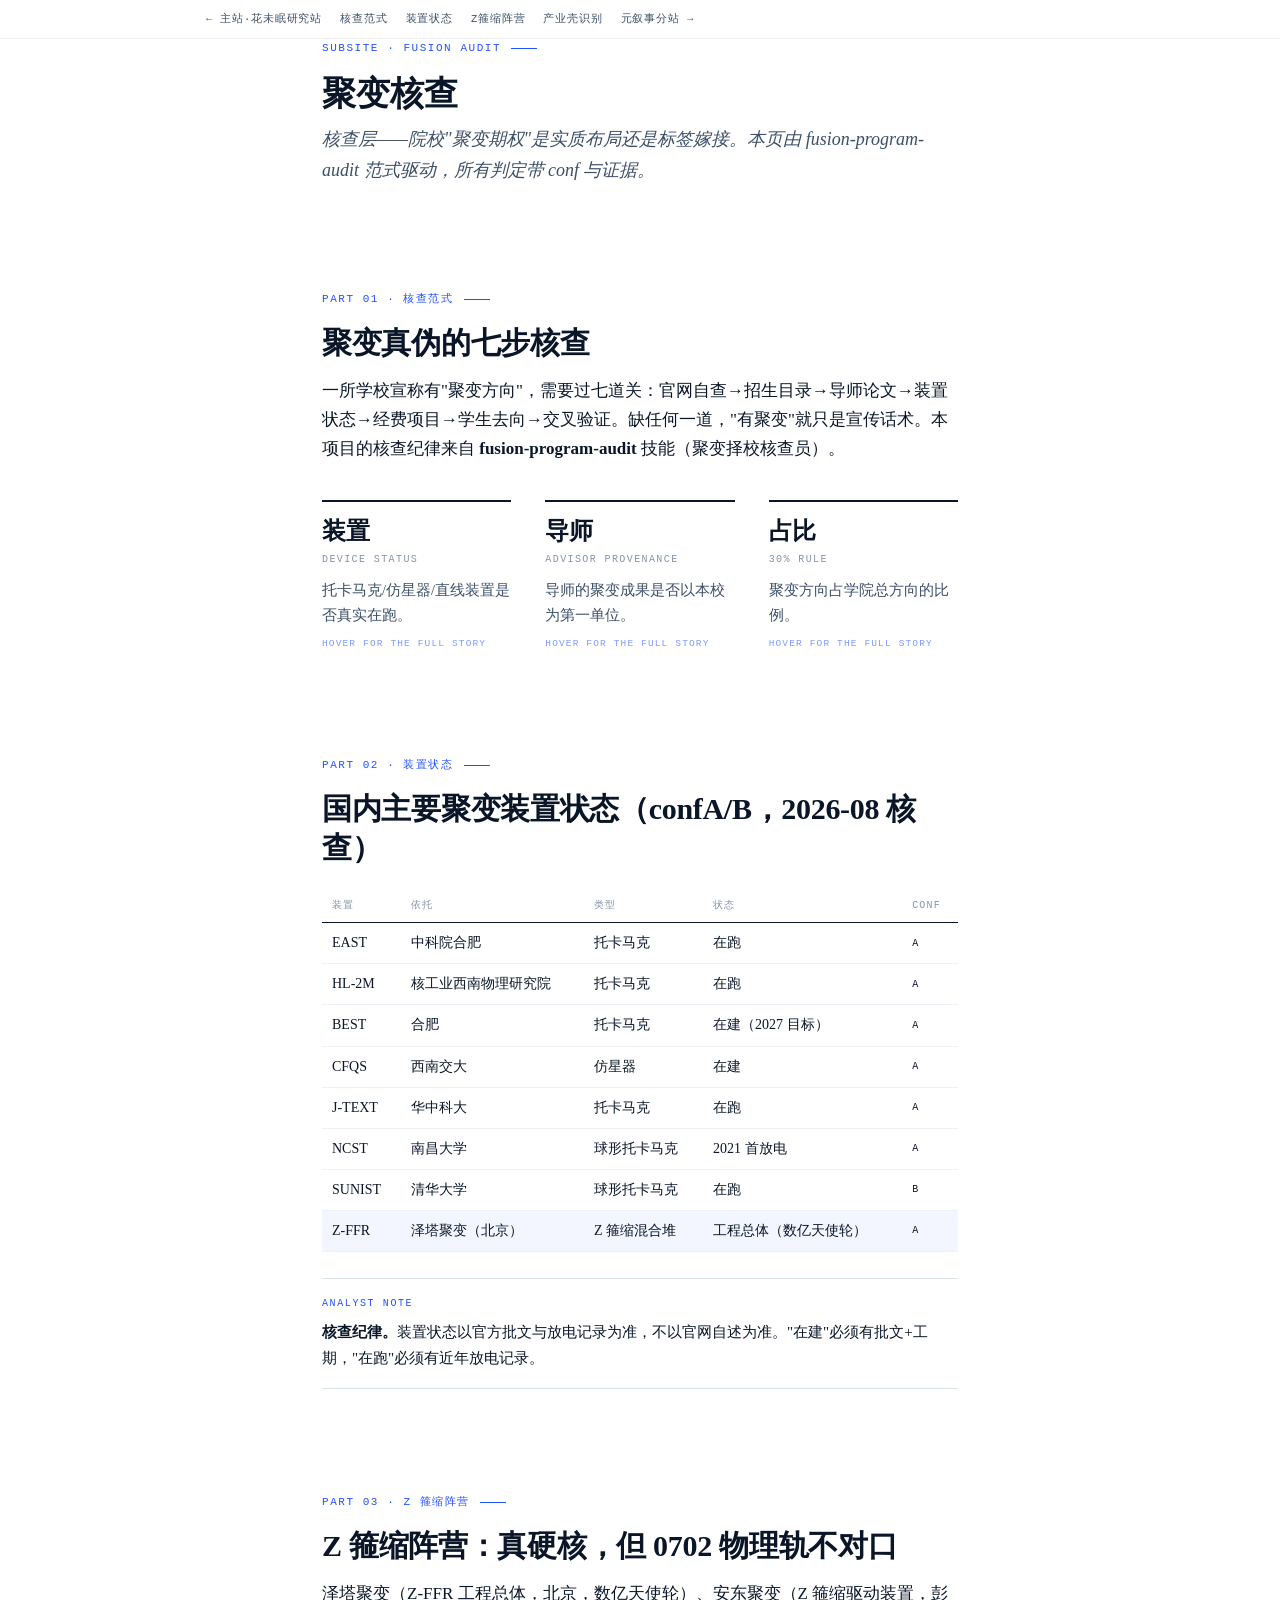
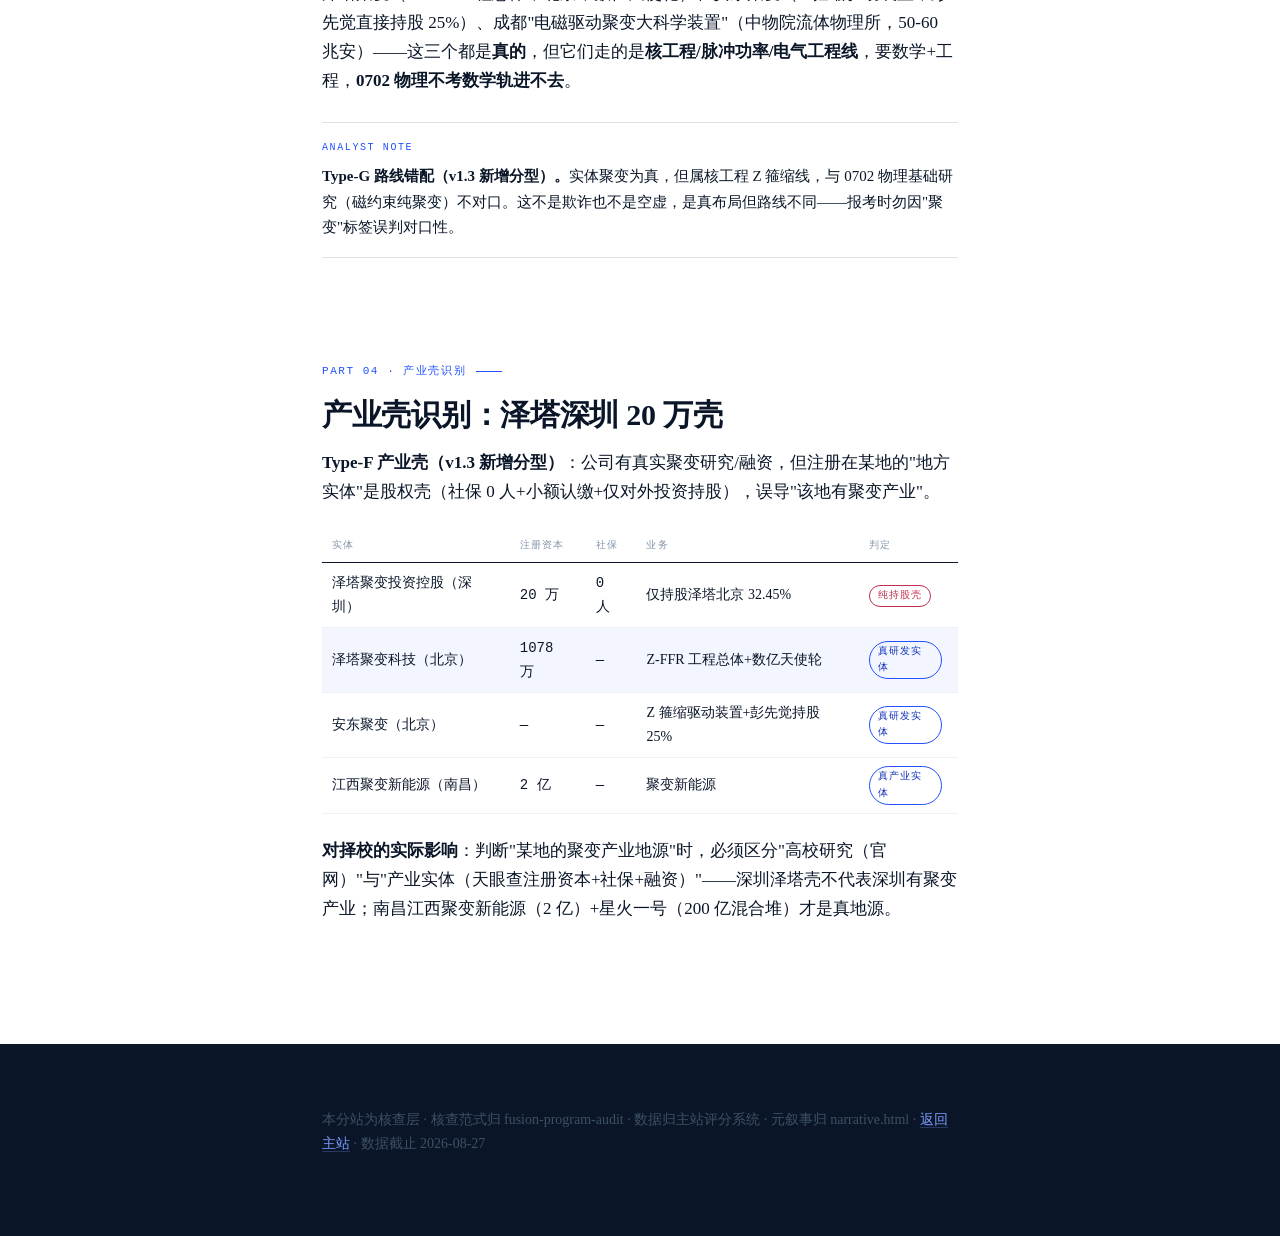
==== site/fusion.html @ ef1fc8e7 "site: 新增聚变核查分站+元叙事分站(权责三层划分)" ====
<!DOCTYPE html>
<html lang="zh-CN">
<head>
<meta charset="UTF-8">
<meta name="viewport" content="width=device-width, initial-scale=1.0">
<title>聚变核查 · 海平面下的花未眠（分站）</title>
<meta name="description" content="院校聚变/等离子体方向真伪核查——聚变期权真伪、托卡马克/仿星器装置状态、Z箍缩阵营、产业壳识别。">
<link rel="stylesheet" href="style.css">
<link rel="icon" href="data:image/svg+xml,<svg xmlns='http://www.w3.org/2000/svg' viewBox='0 0 100 100'><text y='.9em' font-size='90'>⚛</text></svg>">
</head>
<body>

<nav id="toc"><div class="t-in">
  <a href="index.html">← 主站·花未眠研究站</a><a href="#f1">核查范式</a><a href="#f2">装置状态</a>
  <a href="#f3">Z箍缩阵营</a><a href="#f4">产业壳识别</a><a href="narrative.html">元叙事分站 →</a>
</div></nav>

<header class="sub-hero">
  <div class="prose">
    <p class="sec-no">SUBSITE · FUSION AUDIT</p>
    <h1>聚变核查</h1>
    <p class="dek">核查层——院校"聚变期权"是实质布局还是标签嫁接。本页由 fusion-program-audit 范式驱动，所有判定带 conf 与证据。</p>
  </div>
</header>

<main>
<section class="sec" id="f1"><div class="prose">
  <p class="sec-no">PART 01 · 核查范式</p>
  <h2>聚变真伪的七步核查</h2>
  <p class="body">一所学校宣称有"聚变方向"，需要过七道关：官网自查→招生目录→导师论文→装置状态→经费项目→学生去向→交叉验证。缺任何一道，"有聚变"就只是宣传话术。本项目的核查纪律来自 <b>fusion-program-audit</b> 技能（聚变择校核查员）。</p>
  <div class="term-mag">
    <article class="term" tabindex="0">
      <h3 class="t-abbr">装置</h3>
      <p class="t-full">DEVICE STATUS</p>
      <p class="t-gist">托卡马克/仿星器/直线装置是否真实在跑。</p>
      <div class="t-more"><p>四分类：在跑（有近年放电记录）/在建（有批文有工期）/烂尾（停工超期）/纸面（只有规划）。EAST/HL-2M/BEST 在跑，NCST 2021 首放电，CFQS 在建，J-TEXT 在跑。</p></div>
      <p class="t-hint">HOVER FOR THE FULL STORY</p>
    </article>
    <article class="term" tabindex="0">
      <h3 class="t-abbr">导师</h3>
      <p class="t-full">ADVISOR PROVENANCE</p>
      <p class="t-gist">导师的聚变成果是否以本校为第一单位。</p>
      <div class="t-more"><p>"历史成果陷阱"：顶刊论文多为入职前（中物院/西物院期间）产出。报考前须核实现任职期间以该校为第一单位的产出。</p></div>
      <p class="t-hint">HOVER FOR THE FULL STORY</p>
    </article>
    <article class="term" tabindex="0">
      <h3 class="t-abbr">占比</h3>
      <p class="t-full">30% RULE</p>
      <p class="t-gist">聚变方向占学院总方向的比例。</p>
      <div class="t-more"><p>占比 &lt;30% = 标签型（聚变只是招牌，主赛道是材料/光学）。南昌大学物理四方向含等离子体（NCST 球形托卡马克），但硕士招考口径下等离子体名额极少，主赛道仍为材料/光学。</p></div>
      <p class="t-hint">HOVER FOR THE FULL STORY</p>
    </article>
  </div>
</div></section>

<section class="sec" id="f2"><div class="prose">
  <p class="sec-no">PART 02 · 装置状态</p>
  <h2>国内主要聚变装置状态（confA/B，2026-08 核查）</h2>
  <table class="dt">
    <thead><tr><th>装置</th><th>依托</th><th>类型</th><th>状态</th><th>conf</th></tr></thead>
    <tbody>
      <tr><td>EAST</td><td>中科院合肥</td><td>托卡马克</td><td>在跑</td><td class="conf">A</td></tr>
      <tr><td>HL-2M</td><td>核工业西南物理研究院</td><td>托卡马克</td><td>在跑</td><td class="conf">A</td></tr>
      <tr><td>BEST</td><td>合肥</td><td>托卡马克</td><td>在建（2027 目标）</td><td class="conf">A</td></tr>
      <tr><td>CFQS</td><td>西南交大</td><td>仿星器</td><td>在建</td><td class="conf">A</td></tr>
      <tr><td>J-TEXT</td><td>华中科大</td><td>托卡马克</td><td>在跑</td><td class="conf">A</td></tr>
      <tr><td>NCST</td><td>南昌大学</td><td>球形托卡马克</td><td>2021 首放电</td><td class="conf">A</td></tr>
      <tr><td>SUNIST</td><td>清华大学</td><td>球形托卡马克</td><td>在跑</td><td class="conf">B</td></tr>
      <tr class="hl"><td>Z-FFR</td><td>泽塔聚变（北京）</td><td>Z 箍缩混合堆</td><td>工程总体（数亿天使轮）</td><td class="conf">A</td></tr>
    </tbody>
  </table>
  <div class="note-box"><p><b>核查纪律。</b>装置状态以官方批文与放电记录为准，不以官网自述为准。"在建"必须有批文+工期，"在跑"必须有近年放电记录。</p></div>
</div></section>

<section class="sec" id="f3"><div class="prose">
  <p class="sec-no">PART 03 · Z 箍缩阵营</p>
  <h2>Z 箍缩阵营：真硬核，但 0702 物理轨不对口</h2>
  <p class="body">泽塔聚变（Z-FFR 工程总体，北京，数亿天使轮）、安东聚变（Z 箍缩驱动装置，彭先觉直接持股 25%）、成都"电磁驱动聚变大科学装置"（中物院流体物理所，50-60 兆安）——这三个都是<b>真的</b>，但它们走的是<b>核工程/脉冲功率/电气工程线</b>，要数学+工程，<b>0702 物理不考数学轨进不去</b>。</p>
  <div class="note-box"><p><b>Type-G 路线错配（v1.3 新增分型）。</b>实体聚变为真，但属核工程 Z 箍缩线，与 0702 物理基础研究（磁约束纯聚变）不对口。这不是欺诈也不是空虚，是真布局但路线不同——报考时勿因"聚变"标签误判对口性。</p></div>
</div></section>

<section class="sec" id="f4"><div class="prose">
  <p class="sec-no">PART 04 · 产业壳识别</p>
  <h2>产业壳识别：泽塔深圳 20 万壳</h2>
  <p class="body"><b>Type-F 产业壳（v1.3 新增分型）</b>：公司有真实聚变研究/融资，但注册在某地的"地方实体"是股权壳（社保 0 人+小额认缴+仅对外投资持股），误导"该地有聚变产业"。</p>
  <table class="dt">
    <thead><tr><th>实体</th><th>注册资本</th><th>社保</th><th>业务</th><th>判定</th></tr></thead>
    <tbody>
      <tr><td>泽塔聚变投资控股（深圳）</td><td class="num">20 万</td><td class="num">0 人</td><td>仅持股泽塔北京 32.45%</td><td><span class="badge gamma">纯持股壳</span></td></tr>
      <tr class="hl"><td>泽塔聚变科技（北京）</td><td class="num">1078 万</td><td class="num">—</td><td>Z-FFR 工程总体+数亿天使轮</td><td><span class="badge beta">真研发实体</span></td></tr>
      <tr><td>安东聚变（北京）</td><td class="num">—</td><td class="num">—</td><td>Z 箍缩驱动装置+彭先觉持股 25%</td><td><span class="badge beta">真研发实体</span></td></tr>
      <tr><td>江西聚变新能源（南昌）</td><td class="num">2 亿</td><td class="num">—</td><td>聚变新能源</td><td><span class="badge beta">真产业实体</span></td></tr>
    </tbody>
  </table>
  <p class="body"><b>对择校的实际影响</b>：判断"某地的聚变产业地源"时，必须区分"高校研究（官网）"与"产业实体（天眼查注册资本+社保+融资）"——深圳泽塔壳不代表深圳有聚变产业；南昌江西聚变新能源（2 亿）+星火一号（200 亿混合堆）才是真地源。</p>
</div></section>
</main>

<footer><div class="prose">
  <p class="small">本分站为核查层 · 核查范式归 fusion-program-audit · 数据归主站评分系统 · 元叙事归 narrative.html · <a href="index.html">返回主站</a> · 数据截止 2026-08-27</p>
</div></footer>
<script src="charts.js" defer></script>
</body>
</html>
---- site/style.css ----
/* 登月者的花未眠 · 海平面下的花未眠 — 月海夜色主题 */
:root{
  --paper:#ffffff; --paper-hi:#f5f7fb;
  --ink:#0a1628; --ink-md:#3d4f66; --ink-lo:#8494a8;
  --line:#dbe2ea; --line-lo:#edf1f7;
  --blue:#2251ff; --blue-deep:#1233b8; --blue-soft:#7d9bff;
  --neg:#c22f4e; --gold:#d4b06a; --gold-deep:#b07a10;
  --night:#0a1628; --night-2:#12244a; --night-3:#1b3a6b;
  --serif:"et-book","Source Han Serif SC","Noto Serif CJK SC",Palatino,Georgia,"Songti SC",serif;
  --mono:"SF Mono",Menlo,Consolas,"Liberation Mono",monospace;
}
*{margin:0;padding:0;box-sizing:border-box}
html{scroll-behavior:smooth}
body{font-family:var(--serif);color:var(--ink);background:var(--paper);font-size:17px;line-height:1.72;-webkit-font-smoothing:antialiased}
::selection{background:#2251ff22}
h1,h2,h3{font-weight:700;line-height:1.3}
a{color:var(--blue-deep);text-decoration:none;border-bottom:1px solid #2251ff33}
a:hover{border-bottom-color:var(--blue)}
.prose{max-width:692px;margin:0 auto;padding:0 28px}
.wide{max-width:800px;margin:0 auto;padding:0 28px}
.wide.xl{max-width:924px}
.kicker{font-family:var(--mono);font-size:11px;letter-spacing:.14em;color:var(--ink-lo);text-transform:uppercase}
.sec{margin:104px 0}
.sec-no{font-family:var(--mono);font-size:11px;letter-spacing:.14em;color:var(--blue);display:flex;align-items:center;gap:10px;margin-bottom:14px}
.sec-no::after{content:"";width:26px;height:1px;background:var(--blue)}
.sec h2{font-size:30px;margin-bottom:10px;letter-spacing:-.01em}
.dek{font-style:italic;color:var(--ink-md);font-size:18px;margin:8px 0 30px}
p.body{margin:14px 0;color:var(--ink)}
.small{font-size:14px;color:var(--ink-md)}
.mono{font-family:var(--mono)}
.hlnum{font-family:var(--mono);color:var(--blue-deep);font-weight:700}
.negnum{font-family:var(--mono);color:var(--neg);font-weight:700}
/* cover */
#cover{position:relative;min-height:100vh;background:linear-gradient(180deg,#050d1f 0%,#0a1628 42%,#12244a 78%,#0a1628 100%);color:#e8eefc;overflow:hidden;display:flex;flex-direction:column}
#cover .stars{position:absolute;inset:0;pointer-events:none}
#cover .moonwrap{position:absolute;top:9%;right:11%;width:150px;height:150px;pointer-events:none}
#cover-inner{position:relative;z-index:2;margin:auto;max-width:880px;padding:110px 40px 60px;text-align:left}
#cover .c-kick{font-family:var(--mono);font-size:11px;letter-spacing:.3em;color:var(--blue-soft);margin-bottom:26px}
#cover h1{font-size:clamp(38px,6.2vw,64px);letter-spacing:.02em;color:#f4f7ff;font-weight:700}
#cover h1 .thin{color:#8fa9e8;font-weight:400}
#cover .c-sub{margin-top:20px;font-size:18px;color:#b9c8ea;max-width:560px;font-style:italic}
#cover .c-meta{margin-top:44px;display:flex;flex-wrap:wrap;gap:10px 26px;font-family:var(--mono);font-size:11px;letter-spacing:.12em;color:#7d93c4}
#cover .c-img{margin:44px auto 0;max-width:880px;position:relative;z-index:2}
#cover .c-img img{width:100%;display:block;border:1px solid #ffffff14;filter:saturate(.92)}
#cover .c-cap{font-family:var(--mono);font-size:10px;letter-spacing:.12em;color:#66779f;margin-top:10px;text-align:right}
.scroll-hint{position:absolute;bottom:26px;left:50%;transform:translateX(-50%);z-index:3;font-family:var(--mono);font-size:10px;letter-spacing:.3em;color:#66779f;animation:bob 2.6s ease-in-out infinite}
@keyframes bob{50%{transform:translate(-50%,7px)}}
@media (prefers-reduced-motion:reduce){.scroll-hint{animation:none}}
/* TOC */
#toc{position:sticky;top:0;z-index:40;background:#fffffff2;backdrop-filter:blur(8px);border-bottom:1px solid var(--line-lo)}
#toc .t-in{max-width:924px;margin:0 auto;padding:10px 28px;display:flex;gap:18px;overflow-x:auto;font-family:var(--mono);font-size:10.5px;letter-spacing:.08em}
#toc a{color:var(--ink-md);border:none;white-space:nowrap}
#toc a:hover{color:var(--blue)}
/* quote/note */
blockquote.quote-card{border-top:2px solid var(--ink);border-bottom:1px solid var(--line);padding:22px 0;margin:34px 0}
blockquote.quote-card::before{content:"FROM THE RECORD";font-family:var(--mono);font-size:10px;letter-spacing:.16em;color:var(--ink-lo);display:block;margin-bottom:12px}
.q-text{font-size:21px;font-style:italic;line-height:1.5}
.q-who{margin-top:12px;font-size:13px;color:var(--ink-md)}
.note-box{border-top:1px solid var(--line);border-bottom:1px solid var(--line);padding:16px 0;margin:26px 0;font-size:15px}
.note-box::before{content:"ANALYST NOTE";font-family:var(--mono);font-size:10px;letter-spacing:.16em;color:var(--blue);display:block;margin-bottom:8px}
/* terms */
.term-mag{display:grid;grid-template-columns:repeat(3,minmax(0,1fr));gap:34px;margin:36px 0}
.term{border-top:2px solid var(--ink);padding-top:14px;position:relative}
.t-abbr{font-size:24px;letter-spacing:-.01em}
.t-full{font-family:var(--mono);font-size:10px;letter-spacing:.14em;color:var(--ink-lo);margin:4px 0 10px}
.t-gist{font-size:14.5px;color:var(--ink-md)}
.t-more{max-height:0;opacity:0;overflow:hidden;transition:max-height .45s ease,opacity .45s ease}
.term:hover .t-more,.term:focus .t-more{max-height:320px;opacity:1}
.t-more p{font-size:13.5px;color:var(--ink-md);margin-top:10px;border-top:1px solid var(--line-lo);padding-top:10px}
.t-hint{font-family:var(--mono);font-size:9.5px;letter-spacing:.12em;color:var(--blue-soft);margin-top:8px}
.term:hover .t-hint{opacity:0}
@media (max-width:760px){.term-mag{grid-template-columns:1fr}}
/* figures */
figure{margin:40px 0}
.fig-title{font-size:19px;font-weight:700;margin-bottom:2px}
.fig-sub{font-family:var(--mono);font-size:10px;letter-spacing:.1em;color:var(--ink-lo);margin-bottom:14px}
.fig-src{font-family:var(--mono);font-size:10px;letter-spacing:.08em;color:var(--ink-lo);margin-top:10px;border-top:1px solid var(--line-lo);padding-top:8px}
.fig-src b{color:var(--ink-md)}
canvas.chart{width:100%;display:block}
/* data table */
table.dt{width:100%;border-collapse:collapse;margin:22px 0;font-size:14px}
table.dt th{font-family:var(--mono);font-size:10px;letter-spacing:.12em;color:var(--ink-lo);text-align:left;padding:8px 10px;border-bottom:1.5px solid var(--ink);font-weight:400;text-transform:uppercase}
table.dt td{padding:8px 10px;border-bottom:1px solid var(--line-lo);color:var(--ink)}
table.dt tr.hl td{background:#2251ff0d}
table.dt td.num{font-family:var(--mono)}
/* badges */
.badge{display:inline-block;font-family:var(--mono);font-size:9.5px;letter-spacing:.1em;padding:2px 8px;border:1px solid var(--line);border-radius:99px;color:var(--ink-md);margin-right:6px;vertical-align:1px}
.badge.beta{border-color:var(--blue);color:var(--blue-deep)}
.badge.vacuum{border-color:var(--gold);color:var(--gold-deep)}
.badge.gamma{border-color:var(--neg);color:var(--neg)}
.badge.alpha{border-color:#008a6d;color:#008a6d}
.badge.mixed{border-color:var(--ink-lo)}
.conf{font-family:var(--mono);font-size:10px;color:var(--ink-lo)}
/* drill card */
#drill{position:fixed;inset:0;z-index:90;display:none;align-items:center;justify-content:center;background:#0a162899;backdrop-filter:blur(3px)}
#drill.on{display:flex}
#drill .d-card{background:var(--night);color:#e8eefc;max-width:480px;width:calc(100% - 56px);border-top:3px solid var(--blue);padding:26px 28px;box-shadow:0 24px 60px #0008}
#drill .d-k{font-family:var(--mono);font-size:10px;letter-spacing:.16em;color:var(--blue-soft)}
#drill .d-t{font-size:20px;font-weight:700;margin:8px 0 4px}
#drill .d-v{font-family:var(--mono);font-size:30px;color:var(--gold);margin:6px 0 10px}
#drill .d-s{font-size:14px;color:#b9c8ea;line-height:1.6}
#drill .d-src{margin-top:14px;padding-top:10px;border-top:1px solid #ffffff1c;font-family:var(--mono);font-size:10px;letter-spacing:.1em;color:#7d93c4}
#drill .d-x{position:absolute;top:14px;right:18px;color:#8fa9e8;font-family:var(--mono);cursor:pointer;font-size:12px;letter-spacing:.1em}
[data-drill]{cursor:pointer;border-bottom:1px dashed #2251ff55}
[data-drill]:hover{background:#2251ff0d}
/* lazy */
.lz{opacity:0;transform:translateY(14px);transition:opacity .7s ease,transform .7s ease}
.lz.on{opacity:1;transform:none}
@media (prefers-reduced-motion:reduce){.lz{opacity:1;transform:none;transition:none}}
/* motif band */
.motif{display:grid;grid-template-columns:180px 1fr;gap:34px;align-items:center;margin:44px 0}
.motif img{width:180px;height:180px;object-fit:cover;border:1px solid var(--line)}
.motif .m-txt{font-style:italic;color:var(--ink-md);font-size:16px}
@media (max-width:640px){.motif{grid-template-columns:1fr}.motif img{width:100%;height:auto}}
/* footer */
footer{margin-top:120px;background:var(--night);color:#93a7d4;padding:64px 0 80px}
footer .prose{color:#93a7d4}
footer h3{color:#e8eefc;font-size:20px;margin-bottom:14px}
footer .f-grid{display:grid;grid-template-columns:1fr 1fr;gap:40px}
@media (max-width:700px){footer .f-grid{grid-template-columns:1fr}}
footer a{color:var(--blue-soft);border-bottom-color:#7d9bff44}
.src-table{width:100%;border-collapse:collapse;font-size:13px}
.src-table td{padding:7px 8px;border-bottom:1px solid #ffffff14;vertical-align:top}
.src-table .k{font-family:var(--mono);color:var(--blue-soft);white-space:nowrap}
.src-cat{font-family:var(--mono);font-size:9px;letter-spacing:.1em;padding:1px 6px;border-radius:2px}
.src-cat.company{background:#008a6d22;color:#2ec4a6}
.src-cat.industry{background:#b07a1022;color:#d4b06a}
.src-cat.broker{background:#c22f4e22;color:#e77a93}
.src-cat.kimi{background:#2251ff22;color:#8fa9e8}
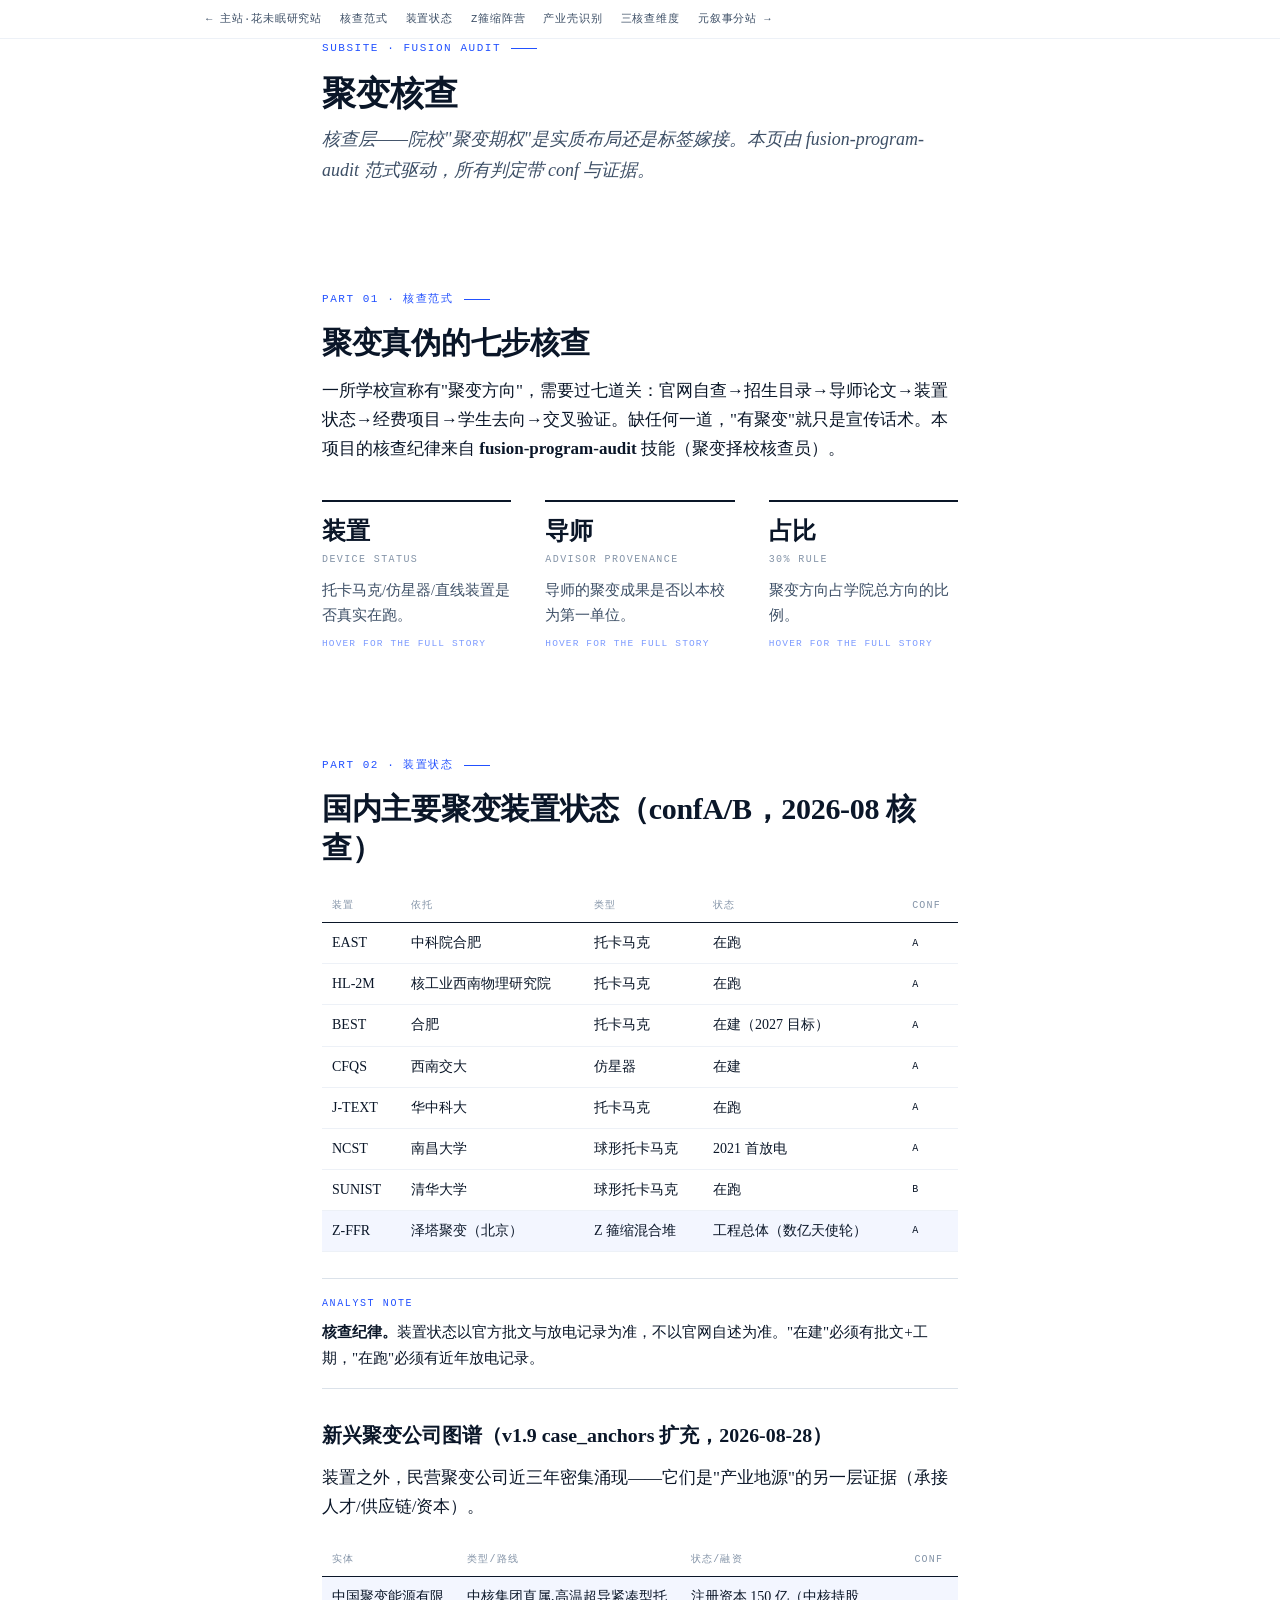
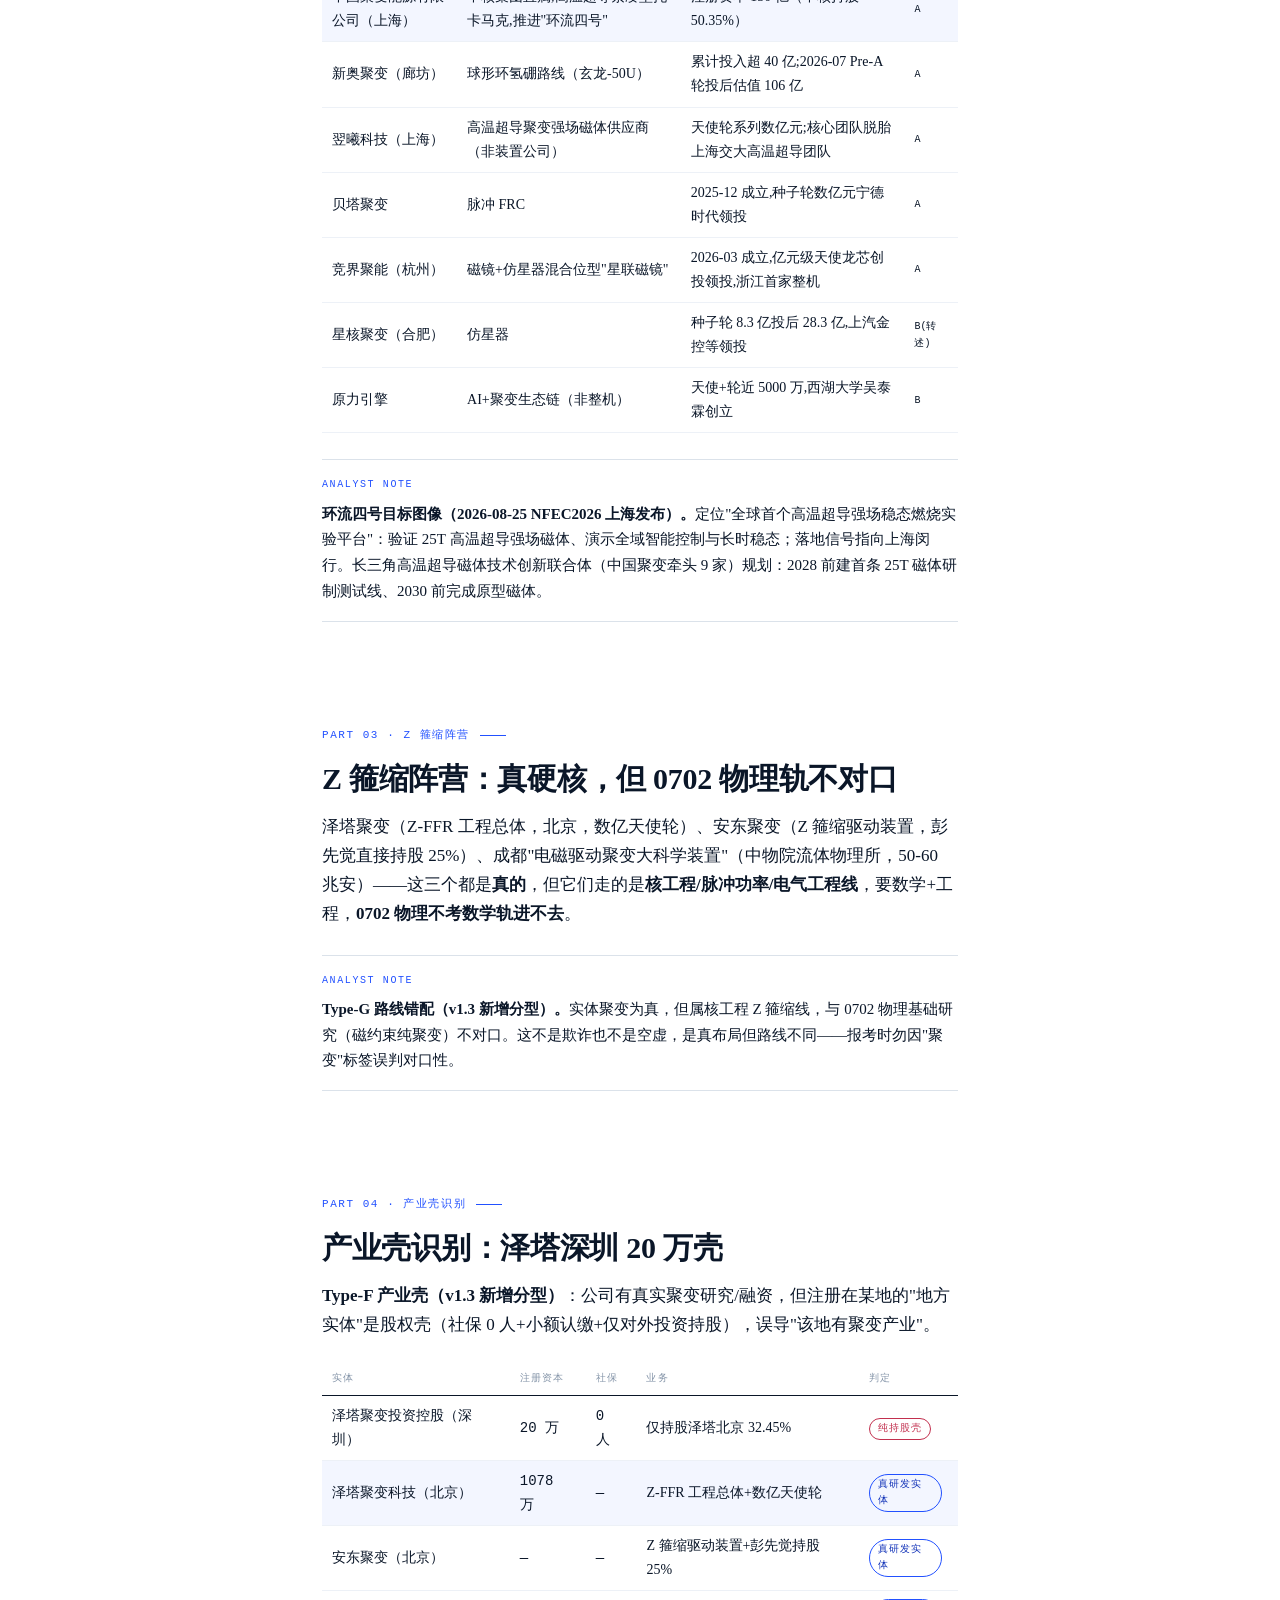
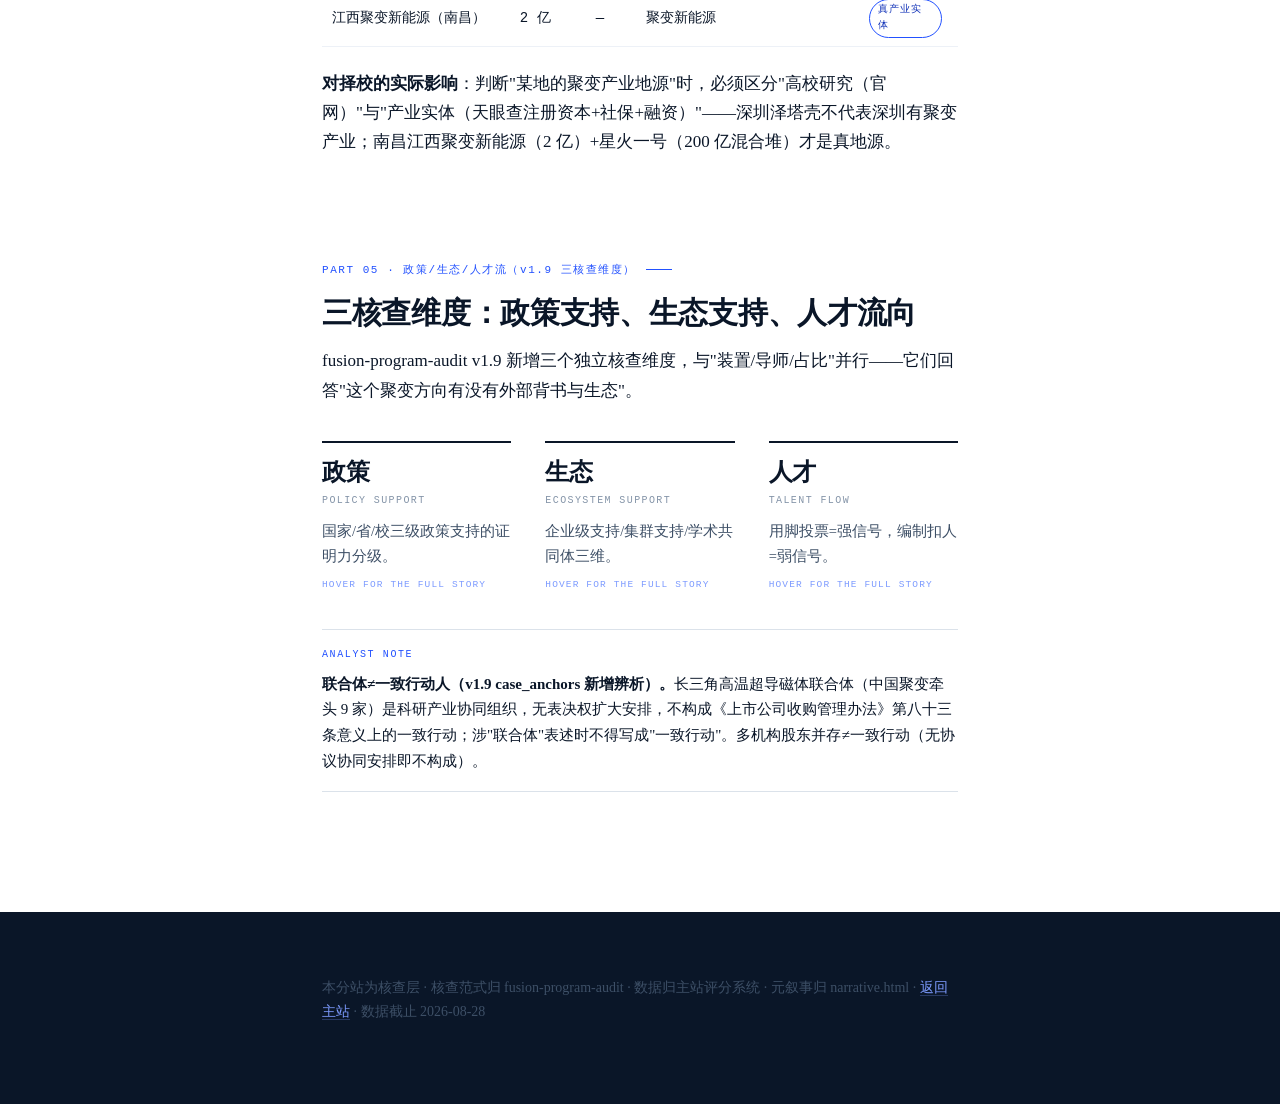
==== commit 66ed6139: "site: fusion分站扩充新兴聚变公司图谱+v1.9三核查维度(v68.76)" ====
--- a/site/fusion.html
+++ b/site/fusion.html
@@ -4,7 +4,7 @@
 <meta charset="UTF-8">
 <meta name="viewport" content="width=device-width, initial-scale=1.0">
 <title>聚变核查 · 海平面下的花未眠（分站）</title>
-<meta name="description" content="院校聚变/等离子体方向真伪核查——聚变期权真伪、托卡马克/仿星器装置状态、Z箍缩阵营、产业壳识别。">
+<meta name="description" content="院校聚变/等离子体方向真伪核查——聚变期权真伪、托卡马克/仿星器装置状态、Z箍缩阵营、产业壳识别、新兴聚变公司图谱、政策/生态/人才流三核查。">
 <link rel="stylesheet" href="style.css">
 <link rel="icon" href="data:image/svg+xml,<svg xmlns='http://www.w3.org/2000/svg' viewBox='0 0 100 100'><text y='.9em' font-size='90'>⚛</text></svg>">
 </head>
@@ -12,7 +12,7 @@
 
 <nav id="toc"><div class="t-in">
   <a href="index.html">← 主站·花未眠研究站</a><a href="#f1">核查范式</a><a href="#f2">装置状态</a>
-  <a href="#f3">Z箍缩阵营</a><a href="#f4">产业壳识别</a><a href="narrative.html">元叙事分站 →</a>
+  <a href="#f3">Z箍缩阵营</a><a href="#f4">产业壳识别</a><a href="#f5">三核查维度</a><a href="narrative.html">元叙事分站 →</a>
 </div></nav>
 
 <header class="sub-hero">
@@ -70,6 +70,21 @@
     </tbody>
   </table>
   <div class="note-box"><p><b>核查纪律。</b>装置状态以官方批文与放电记录为准，不以官网自述为准。"在建"必须有批文+工期，"在跑"必须有近年放电记录。</p></div>
+  <h3 style="margin-top:34px">新兴聚变公司图谱（v1.9 case_anchors 扩充，2026-08-28）</h3>
+  <p class="body">装置之外，民营聚变公司近三年密集涌现——它们是"产业地源"的另一层证据（承接人才/供应链/资本）。</p>
+  <table class="dt">
+    <thead><tr><th>实体</th><th>类型/路线</th><th>状态/融资</th><th>conf</th></tr></thead>
+    <tbody>
+      <tr class="hl"><td>中国聚变能源有限公司（上海）</td><td>中核集团直属,高温超导紧凑型托卡马克,推进"环流四号"</td><td>注册资本 150 亿（中核持股 50.35%）</td><td class="conf">A</td></tr>
+      <tr><td>新奥聚变（廊坊）</td><td>球形环氢硼路线（玄龙-50U）</td><td>累计投入超 40 亿;2026-07 Pre-A 轮投后估值 106 亿</td><td class="conf">A</td></tr>
+      <tr><td>翌曦科技（上海）</td><td>高温超导聚变强场磁体供应商（非装置公司）</td><td>天使轮系列数亿元;核心团队脱胎上海交大高温超导团队</td><td class="conf">A</td></tr>
+      <tr><td>贝塔聚变</td><td>脉冲 FRC</td><td>2025-12 成立,种子轮数亿元宁德时代领投</td><td class="conf">A</td></tr>
+      <tr><td>竞界聚能（杭州）</td><td>磁镜+仿星器混合位型"星联磁镜"</td><td>2026-03 成立,亿元级天使龙芯创投领投,浙江首家整机</td><td class="conf">A</td></tr>
+      <tr><td>星核聚变（合肥）</td><td>仿星器</td><td>种子轮 8.3 亿投后 28.3 亿,上汽金控等领投</td><td class="conf">B(转述)</td></tr>
+      <tr><td>原力引擎</td><td>AI+聚变生态链（非整机）</td><td>天使+轮近 5000 万,西湖大学吴泰霖创立</td><td class="conf">B</td></tr>
+    </tbody>
+  </table>
+  <div class="note-box"><p><b>环流四号目标图像（2026-08-25 NFEC2026 上海发布）。</b>定位"全球首个高温超导强场稳态燃烧实验平台"：验证 25T 高温超导强场磁体、演示全域智能控制与长时稳态；落地信号指向上海闵行。长三角高温超导磁体技术创新联合体（中国聚变牵头 9 家）规划：2028 前建首条 25T 磁体研制测试线、2030 前完成原型磁体。</p></div>
 </div></section>
 
 <section class="sec" id="f3"><div class="prose">
@@ -94,10 +109,40 @@
   </table>
   <p class="body"><b>对择校的实际影响</b>：判断"某地的聚变产业地源"时，必须区分"高校研究（官网）"与"产业实体（天眼查注册资本+社保+融资）"——深圳泽塔壳不代表深圳有聚变产业；南昌江西聚变新能源（2 亿）+星火一号（200 亿混合堆）才是真地源。</p>
 </div></section>
+
+<section class="sec" id="f5"><div class="prose">
+  <p class="sec-no">PART 05 · 政策/生态/人才流（v1.9 三核查维度）</p>
+  <h2>三核查维度：政策支持、生态支持、人才流向</h2>
+  <p class="body">fusion-program-audit v1.9 新增三个独立核查维度，与"装置/导师/占比"并行——它们回答"这个聚变方向有没有外部背书与生态"。</p>
+  <div class="term-mag">
+    <article class="term" tabindex="0">
+      <h3 class="t-abbr">政策</h3>
+      <p class="t-full">POLICY SUPPORT</p>
+      <p class="t-gist">国家/省/校三级政策支持的证明力分级。</p>
+      <div class="t-more"><p>国家级背书≠该校有份（如"国家十四五聚变工程"是国家层面，某校是否参与需单独核）；省级支持中性偏正；零支持+大词叠加=Type-A 嫌疑。详见 policy_support_rubric.md。</p></div>
+      <p class="t-hint">HOVER FOR THE FULL STORY</p>
+    </article>
+    <article class="term" tabindex="0">
+      <h3 class="t-abbr">生态</h3>
+      <p class="t-full">ECOSYSTEM SUPPORT</p>
+      <p class="t-gist">企业级支持/集群支持/学术共同体三维。</p>
+      <div class="t-more"><p>宣称企业合作但工商/官网零记录=Type-B；零发表零会议却"国际领先"=Type-A；装置机时公开记录=实质性强信号；三侧全零=高风险。详见 ecosystem_support_rubric.md。</p></div>
+      <p class="t-hint">HOVER FOR THE FULL STORY</p>
+    </article>
+    <article class="term" tabindex="0">
+      <h3 class="t-abbr">人才</h3>
+      <p class="t-full">TALENT FLOW</p>
+      <p class="t-gist">用脚投票=强信号，编制扣人=弱信号。</p>
+      <div class="t-more"><p>核心团队从强平台流向该校=方向真实（如翌曦核心团队脱胎上海交大高温超导团队）；仅靠编制扣留人才而无净流入=方向存疑。详见 talent_flow_signals.md。</p></div>
+      <p class="t-hint">HOVER FOR THE FULL STORY</p>
+    </article>
+  </div>
+  <div class="note-box"><p><b>联合体≠一致行动人（v1.9 case_anchors 新增辨析）。</b>长三角高温超导磁体联合体（中国聚变牵头 9 家）是科研产业协同组织，无表决权扩大安排，不构成《上市公司收购管理办法》第八十三条意义上的一致行动；涉"联合体"表述时不得写成"一致行动"。多机构股东并存≠一致行动（无协议协同安排即不构成）。</p></div>
+</div></section>
 </main>
 
 <footer><div class="prose">
-  <p class="small">本分站为核查层 · 核查范式归 fusion-program-audit · 数据归主站评分系统 · 元叙事归 narrative.html · <a href="index.html">返回主站</a> · 数据截止 2026-08-27</p>
+  <p class="small">本分站为核查层 · 核查范式归 fusion-program-audit · 数据归主站评分系统 · 元叙事归 narrative.html · <a href="index.html">返回主站</a> · 数据截止 2026-08-28</p>
 </div></footer>
 <script src="charts.js" defer></script>
 </body>
